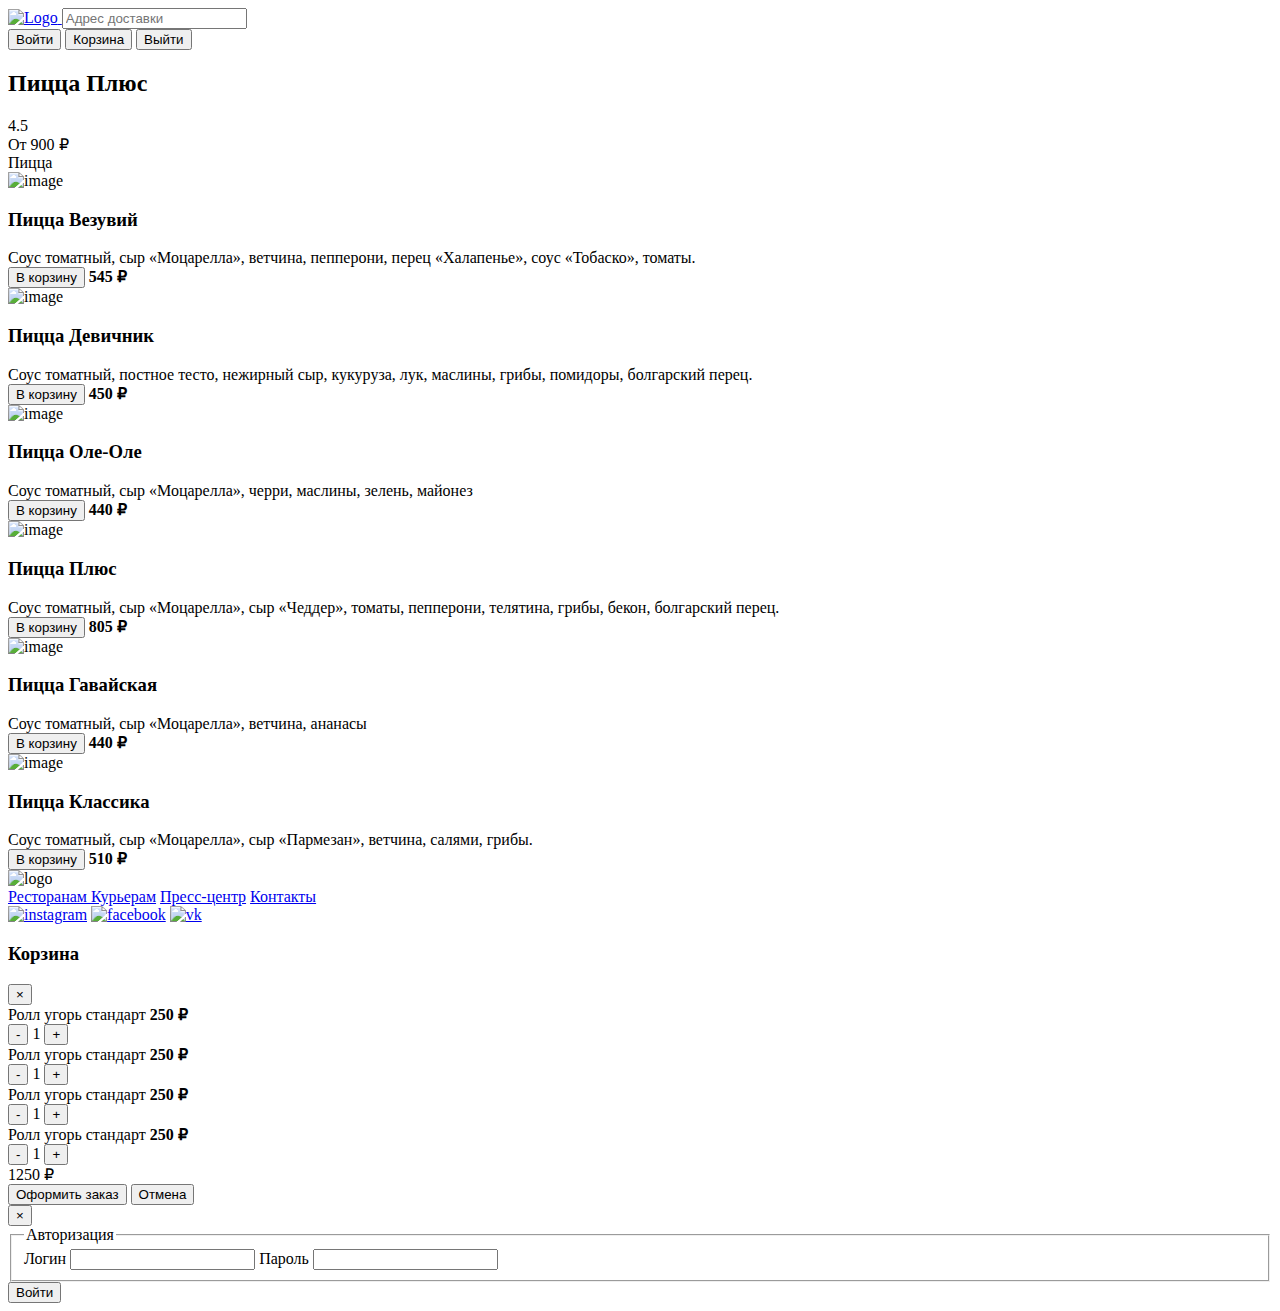
==== restaurant.html @ 8364aab5 "added firebase db" ====
<!DOCTYPE html>
<html lang="ru">

<head>
	<meta charset="UTF-8" />
	<meta name="viewport" content="width=device-width, initial-scale=1.0" />
	<title>PizzaBurger — доставка еды на дом</title>
	<link href="https://fonts.googleapis.com/css?family=Roboto:400,700&display=swap&subset=cyrillic" rel="stylesheet" />
	<link rel="stylesheet" href="./assets/css/normalize.css" />
	<link rel="stylesheet" href="./assets/css/style.css" />
	<script src="./assets/js/auth.js" defer></script>
	<script src="./assets/js/menu.js" defer></script>
</head>

<body>
	<div class="container">
		<header class="header">
			<a href="index.html" class="logo">
				<img src="assets/img/icon/logo.svg" alt="Logo" />
			</a>
			<label class="address">
				<input type="text" class="input input-address" placeholder="Адрес доставки" />
			</label>
			<div class="buttons">
				<div class="user-login">
					<span class="user-svg"></span>
					<span class="user-name"></span>
				</div>
				<button class="button button-primary button-auth">
					<span class="button-auth-svg"></span>
					<span class="button-text">Войти</span>
				</button>
				<button class="button button-cart" id="cart-button">
					<span class="button-cart-svg"></span>
					<span class="button-text">Корзина</span>
				</button>
				<button class="button button-primary button-out">
					<span class="button-text">Выйти</span>
					<span class="button-out-svg"></span>
				</button>
			</div>
		</header>
	</div>
	<!-- /.container  -->

	<main class="main">
		<div class="container">
			<section class="menu">
				<div class="section-heading">
					<h2 class="section-title restaurant-title">Пицца Плюс</h2>
					<div class="card-info">
						<div class="rating">
							4.5
						</div>
						<div class="price">От 900 ₽</div>
						<div class="category">Пицца</div>
					</div>
					<!-- /.card-info -->
				</div>
				<div class="cards cards-menu">
					<div class="card">
						<img src="assets/img/pizza-plus/pizza-vesuvius.jpg" alt="image" class="card-image" />
						<div class="card-text">
							<div class="card-heading">
								<h3 class="card-title card-title-reg">Пицца Везувий</h3>
							</div>
							<!-- /.card-heading -->
							<div class="card-info">
								<div class="ingredients">Соус томатный, сыр «Моцарелла», ветчина, пепперони, перец
									«Халапенье», соус «Тобаско», томаты.
								</div>
							</div>
							<!-- /.card-info -->
							<div class="card-buttons">
								<button class="button button-primary button-add-cart">
									<span class="button-card-text">В корзину</span>
									<span class="button-cart-svg"></span>
								</button>
								<strong class="card-price-bold">545 ₽</strong>
							</div>
						</div>
						<!-- /.card-text -->
					</div>
					<!-- /.card -->

					<div class="card">
						<img src="assets/img/pizza-plus/pizza-girls.jpg" alt="image" class="card-image" />
						<div class="card-text">
							<div class="card-heading">
								<h3 class="card-title card-title-reg">Пицца Девичник</h3>
							</div>
							<!-- /.card-heading -->
							<div class="card-info">
								<div class="ingredients">Соус томатный, постное тесто, нежирный сыр, кукуруза, лук,
									маслины,
									грибы, помидоры, болгарский перец.
								</div>
							</div>
							<!-- /.card-info -->
							<div class="card-buttons">
								<button class="button button-primary button-add-cart">
									<span class="button-card-text">В корзину</span>
									<span class="button-cart-svg"></span>
								</button>
								<strong class="card-price-bold">450 ₽</strong>
							</div>
						</div>
						<!-- /.card-text -->
					</div>
					<!-- /.card -->

					<div class="card">
						<img src="assets/img/pizza-plus/pizza-oleole.jpg" alt="image" class="card-image" />
						<div class="card-text">
							<div class="card-heading">
								<h3 class="card-title card-title-reg">Пицца Оле-Оле</h3>
							</div>
							<!-- /.card-heading -->
							<div class="card-info">
								<div class="ingredients">Соус томатный, сыр «Моцарелла», черри, маслины, зелень, майонез
								</div>
							</div>
							<!-- /.card-info -->
							<div class="card-buttons">
								<button class="button button-primary button-add-cart">
									<span class="button-card-text">В корзину</span>
									<span class="button-cart-svg"></span>
								</button>
								<strong class="card-price-bold">440 ₽</strong>
							</div>
						</div>
						<!-- /.card-text -->
					</div>
					<!-- /.card -->

					<div class="card">
						<img src="assets/img/pizza-plus/pizza-plus.jpg" alt="image" class="card-image" />
						<div class="card-text">
							<div class="card-heading">
								<h3 class="card-title card-title-reg">Пицца Плюс</h3>
							</div>
							<!-- /.card-heading -->
							<div class="card-info">
								<div class="ingredients">Соус томатный, сыр «Моцарелла», сыр «Чеддер», томаты,
									пепперони,
									телятина, грибы, бекон, болгарский перец.
								</div>
							</div>
							<!-- /.card-info -->
							<div class="card-buttons">
								<button class="button button-primary button-add-cart">
									<span class="button-card-text">В корзину</span>
									<span class="button-cart-svg"></span>
								</button>
								<strong class="card-price-bold">805 ₽</strong>
							</div>
						</div>
						<!-- /.card-text -->
					</div>
					<!-- /.card -->

					<div class="card">
						<img src="assets/img/pizza-plus/pizza-hawaiian.jpg" alt="image" class="card-image" />
						<div class="card-text">
							<div class="card-heading">
								<h3 class="card-title card-title-reg">Пицца Гавайская</h3>
							</div>
							<!-- /.card-heading -->
							<div class="card-info">
								<div class="ingredients">Соус томатный, сыр «Моцарелла», ветчина, ананасы</div>
							</div>
							<!-- /.card-info -->
							<div class="card-buttons">
								<button class="button button-primary button-add-cart">
									<span class="button-card-text">В корзину</span>
									<span class="button-cart-svg"></span>
								</button>
								<strong class="card-price-bold">440 ₽</strong>
							</div>
						</div>
						<!-- /.card-text -->
					</div>
					<!-- /.card -->

					<div class="card">
						<img src="assets/img/pizza-plus/pizza-classic.jpg" alt="image" class="card-image" />
						<div class="card-text">
							<div class="card-heading">
								<h3 class="card-title card-title-reg">Пицца Классика</h3>
							</div>
							<!-- /.card-heading -->
							<div class="card-info">
								<div class="ingredients">Соус томатный, сыр «Моцарелла», сыр «Пармезан», ветчина,
									салями,
									грибы.
								</div>
							</div>
							<!-- /.card-info -->
							<div class="card-buttons">
								<button class="button button-primary button-add-cart">
									<span class="button-card-text">В корзину</span>
									<span class="button-cart-svg"></span>
								</button>
								<strong class="card-price-bold">510 ₽</strong>
							</div>
						</div>
						<!-- /.card-text -->
					</div>
					<!-- /.card -->
				</div>
				<!-- /.cards -->
			</section>
		</div>
		<!-- /.container -->
	</main>

	<footer class="footer">
		<div class="container">
			<div class="footer-block">
				<img src="assets/img/icon/logo.svg" alt="logo" class="logo footer-logo" />
				<nav class="footer-nav">
					<a href="#" class="footer-link">Ресторанам </a>
					<a href="#" class="footer-link">Курьерам</a>
					<a href="#" class="footer-link">Пресс-центр</a>
					<a href="#" class="footer-link">Контакты</a>
				</nav>
				<div class="social-links">
					<a href="#" class="social-link"><img src="assets/img/social/instagram.svg" alt="instagram" /></a>
					<a href="#" class="social-link"><img src="assets/img/social/fb.svg" alt="facebook" /></a>
					<a href="#" class="social-link"><img src="assets/img/social/vk.svg" alt="vk" /></a>
				</div>
				<!-- /.social-links -->
			</div>
			<!-- /.footer-block -->
		</div>
	</footer>

	<div class="modal modal-cart">
		<div class="modal-dialog">
			<div class="modal-header">
				<h3 class="modal-title">Корзина</h3>
				<button class="close">&times;</button>
			</div>
			<!-- /.modal-header -->
			<div class="modal-body">
				<div class="food-row">
					<span class="food-name">Ролл угорь стандарт</span>
					<strong class="food-price">250 ₽</strong>
					<div class="food-counter">
						<button class="counter-button">-</button>
						<span class="counter">1</span>
						<button class="counter-button">+</button>
					</div>
				</div>
				<!-- /.foods-row -->
				<div class="food-row">
					<span class="food-name">Ролл угорь стандарт</span>
					<strong class="food-price">250 ₽</strong>
					<div class="food-counter">
						<button class="counter-button">-</button>
						<span class="counter">1</span>
						<button class="counter-button">+</button>
					</div>
				</div>
				<!-- /.foods-row -->
				<div class="food-row">
					<span class="food-name">Ролл угорь стандарт</span>
					<strong class="food-price">250 ₽</strong>
					<div class="food-counter">
						<button class="counter-button">-</button>
						<span class="counter">1</span>
						<button class="counter-button">+</button>
					</div>
				</div>
				<!-- /.foods-row -->
				<div class="food-row">
					<span class="food-name">Ролл угорь стандарт</span>
					<strong class="food-price">250 ₽</strong>
					<div class="food-counter">
						<button class="counter-button">-</button>
						<span class="counter">1</span>
						<button class="counter-button">+</button>
					</div>
				</div>
				<!-- /.foods-row -->
			</div>
			<!-- /.modal-body -->
			<div class="modal-footer">
				<span class="modal-pricetag">1250 ₽</span>
				<div class="footer-buttons">
					<button class="button button-primary">Оформить заказ</button>
					<button class="button clear-cart">Отмена</button>
				</div>
			</div>
			<!-- /.modal-footer -->
		</div>
		<!-- /.modal-dialog -->
	</div>

	<div class="modal-auth">
		<div class="modal-dialog modal-dialog-auth">
			<button class="close-auth">&times;</button>
			<form id="logInForm">
				<fieldset class="modal-body">
					<legend class="modal-title">Авторизация</legend>
					<label class="label-auth">
						<span>Логин</span>
						<input id="login" type="text">
					</label>
					<label class="label-auth">
						<span>Пароль</span>
						<input id="input-password" type="password" autocomplete="on">
					</label>
				</fieldset>
				<!-- /.modal-body -->
				<div class="modal-footer">
					<div class="footer-buttons">
						<button class="button button-primary button-login" type="submit">Войти</button>
					</div>
				</div>
			</form>
			<!-- /.modal-footer -->
		</div>
		<!-- /.modal-dialog -->
	</div>
</body>

</html>
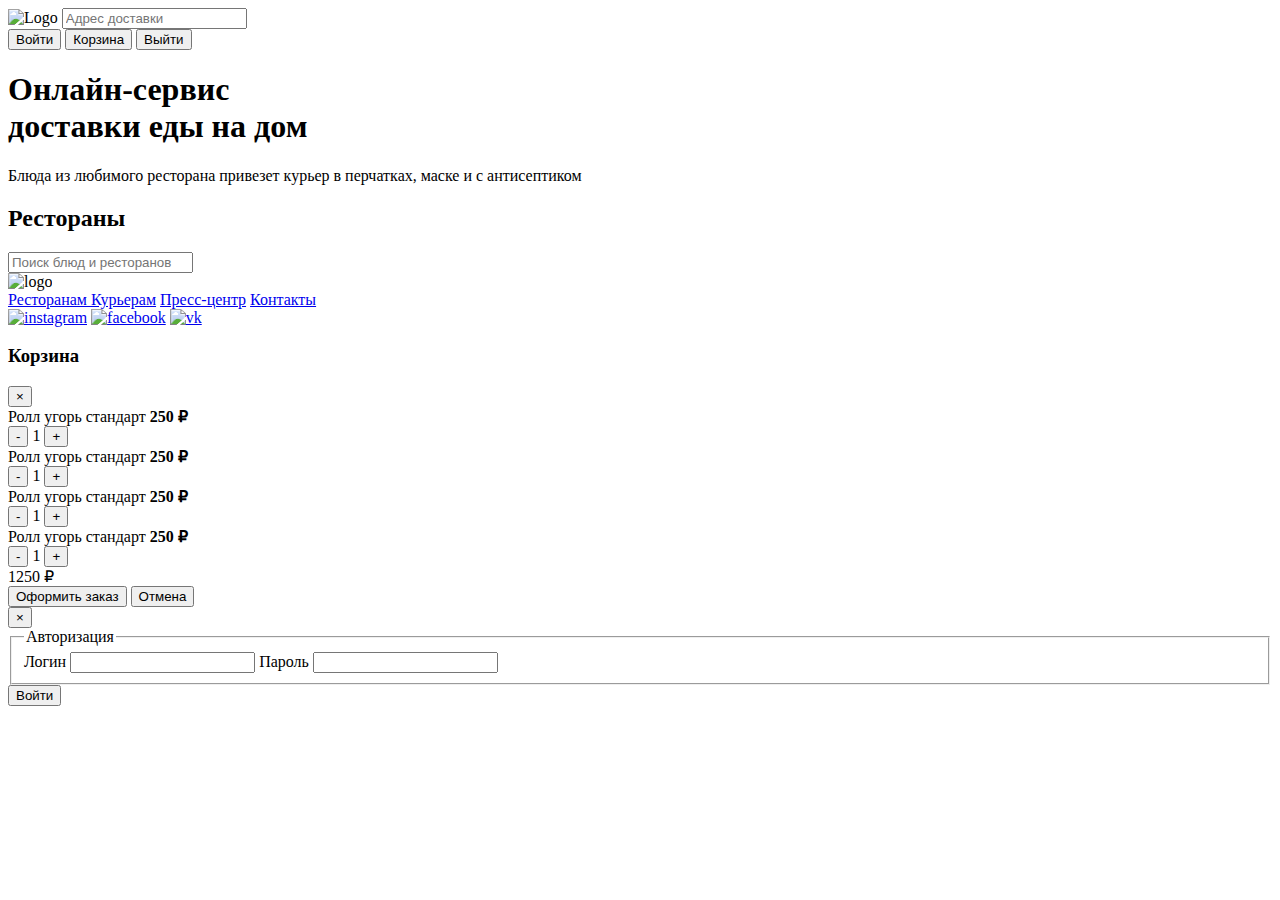
==== commit dc829b07: "dinymic render restaurants and menu" ====
--- a/restaurant.html
+++ b/restaurant.html
@@ -4,7 +4,7 @@
 <head>
 	<meta charset="UTF-8" />
 	<meta name="viewport" content="width=device-width, initial-scale=1.0" />
-	<title>PizzaBurger — доставка еды на дом</title>
+	<title>Доставка еды</title>
 	<link href="https://fonts.googleapis.com/css?family=Roboto:400,700&display=swap&subset=cyrillic" rel="stylesheet" />
 	<link rel="stylesheet" href="./assets/css/normalize.css" />
 	<link rel="stylesheet" href="./assets/css/style.css" />
@@ -47,167 +47,15 @@
 		<div class="container">
 			<section class="menu">
 				<div class="section-heading">
-					<h2 class="section-title restaurant-title">Пицца Плюс</h2>
+					<h2 class="section-title restaurant-title"></h2>
 					<div class="card-info">
-						<div class="rating">
-							4.5
-						</div>
-						<div class="price">От 900 ₽</div>
-						<div class="category">Пицца</div>
+						<div class="rating"></div>
+						<div class="price"></div>
+						<div class="category"></div>
 					</div>
 					<!-- /.card-info -->
 				</div>
-				<div class="cards cards-menu">
-					<div class="card">
-						<img src="assets/img/pizza-plus/pizza-vesuvius.jpg" alt="image" class="card-image" />
-						<div class="card-text">
-							<div class="card-heading">
-								<h3 class="card-title card-title-reg">Пицца Везувий</h3>
-							</div>
-							<!-- /.card-heading -->
-							<div class="card-info">
-								<div class="ingredients">Соус томатный, сыр «Моцарелла», ветчина, пепперони, перец
-									«Халапенье», соус «Тобаско», томаты.
-								</div>
-							</div>
-							<!-- /.card-info -->
-							<div class="card-buttons">
-								<button class="button button-primary button-add-cart">
-									<span class="button-card-text">В корзину</span>
-									<span class="button-cart-svg"></span>
-								</button>
-								<strong class="card-price-bold">545 ₽</strong>
-							</div>
-						</div>
-						<!-- /.card-text -->
-					</div>
-					<!-- /.card -->
-
-					<div class="card">
-						<img src="assets/img/pizza-plus/pizza-girls.jpg" alt="image" class="card-image" />
-						<div class="card-text">
-							<div class="card-heading">
-								<h3 class="card-title card-title-reg">Пицца Девичник</h3>
-							</div>
-							<!-- /.card-heading -->
-							<div class="card-info">
-								<div class="ingredients">Соус томатный, постное тесто, нежирный сыр, кукуруза, лук,
-									маслины,
-									грибы, помидоры, болгарский перец.
-								</div>
-							</div>
-							<!-- /.card-info -->
-							<div class="card-buttons">
-								<button class="button button-primary button-add-cart">
-									<span class="button-card-text">В корзину</span>
-									<span class="button-cart-svg"></span>
-								</button>
-								<strong class="card-price-bold">450 ₽</strong>
-							</div>
-						</div>
-						<!-- /.card-text -->
-					</div>
-					<!-- /.card -->
-
-					<div class="card">
-						<img src="assets/img/pizza-plus/pizza-oleole.jpg" alt="image" class="card-image" />
-						<div class="card-text">
-							<div class="card-heading">
-								<h3 class="card-title card-title-reg">Пицца Оле-Оле</h3>
-							</div>
-							<!-- /.card-heading -->
-							<div class="card-info">
-								<div class="ingredients">Соус томатный, сыр «Моцарелла», черри, маслины, зелень, майонез
-								</div>
-							</div>
-							<!-- /.card-info -->
-							<div class="card-buttons">
-								<button class="button button-primary button-add-cart">
-									<span class="button-card-text">В корзину</span>
-									<span class="button-cart-svg"></span>
-								</button>
-								<strong class="card-price-bold">440 ₽</strong>
-							</div>
-						</div>
-						<!-- /.card-text -->
-					</div>
-					<!-- /.card -->
-
-					<div class="card">
-						<img src="assets/img/pizza-plus/pizza-plus.jpg" alt="image" class="card-image" />
-						<div class="card-text">
-							<div class="card-heading">
-								<h3 class="card-title card-title-reg">Пицца Плюс</h3>
-							</div>
-							<!-- /.card-heading -->
-							<div class="card-info">
-								<div class="ingredients">Соус томатный, сыр «Моцарелла», сыр «Чеддер», томаты,
-									пепперони,
-									телятина, грибы, бекон, болгарский перец.
-								</div>
-							</div>
-							<!-- /.card-info -->
-							<div class="card-buttons">
-								<button class="button button-primary button-add-cart">
-									<span class="button-card-text">В корзину</span>
-									<span class="button-cart-svg"></span>
-								</button>
-								<strong class="card-price-bold">805 ₽</strong>
-							</div>
-						</div>
-						<!-- /.card-text -->
-					</div>
-					<!-- /.card -->
-
-					<div class="card">
-						<img src="assets/img/pizza-plus/pizza-hawaiian.jpg" alt="image" class="card-image" />
-						<div class="card-text">
-							<div class="card-heading">
-								<h3 class="card-title card-title-reg">Пицца Гавайская</h3>
-							</div>
-							<!-- /.card-heading -->
-							<div class="card-info">
-								<div class="ingredients">Соус томатный, сыр «Моцарелла», ветчина, ананасы</div>
-							</div>
-							<!-- /.card-info -->
-							<div class="card-buttons">
-								<button class="button button-primary button-add-cart">
-									<span class="button-card-text">В корзину</span>
-									<span class="button-cart-svg"></span>
-								</button>
-								<strong class="card-price-bold">440 ₽</strong>
-							</div>
-						</div>
-						<!-- /.card-text -->
-					</div>
-					<!-- /.card -->
-
-					<div class="card">
-						<img src="assets/img/pizza-plus/pizza-classic.jpg" alt="image" class="card-image" />
-						<div class="card-text">
-							<div class="card-heading">
-								<h3 class="card-title card-title-reg">Пицца Классика</h3>
-							</div>
-							<!-- /.card-heading -->
-							<div class="card-info">
-								<div class="ingredients">Соус томатный, сыр «Моцарелла», сыр «Пармезан», ветчина,
-									салями,
-									грибы.
-								</div>
-							</div>
-							<!-- /.card-info -->
-							<div class="card-buttons">
-								<button class="button button-primary button-add-cart">
-									<span class="button-card-text">В корзину</span>
-									<span class="button-cart-svg"></span>
-								</button>
-								<strong class="card-price-bold">510 ₽</strong>
-							</div>
-						</div>
-						<!-- /.card-text -->
-					</div>
-					<!-- /.card -->
-				</div>
+				<div class="cards cards-menu"></div>
 				<!-- /.cards -->
 			</section>
 		</div>
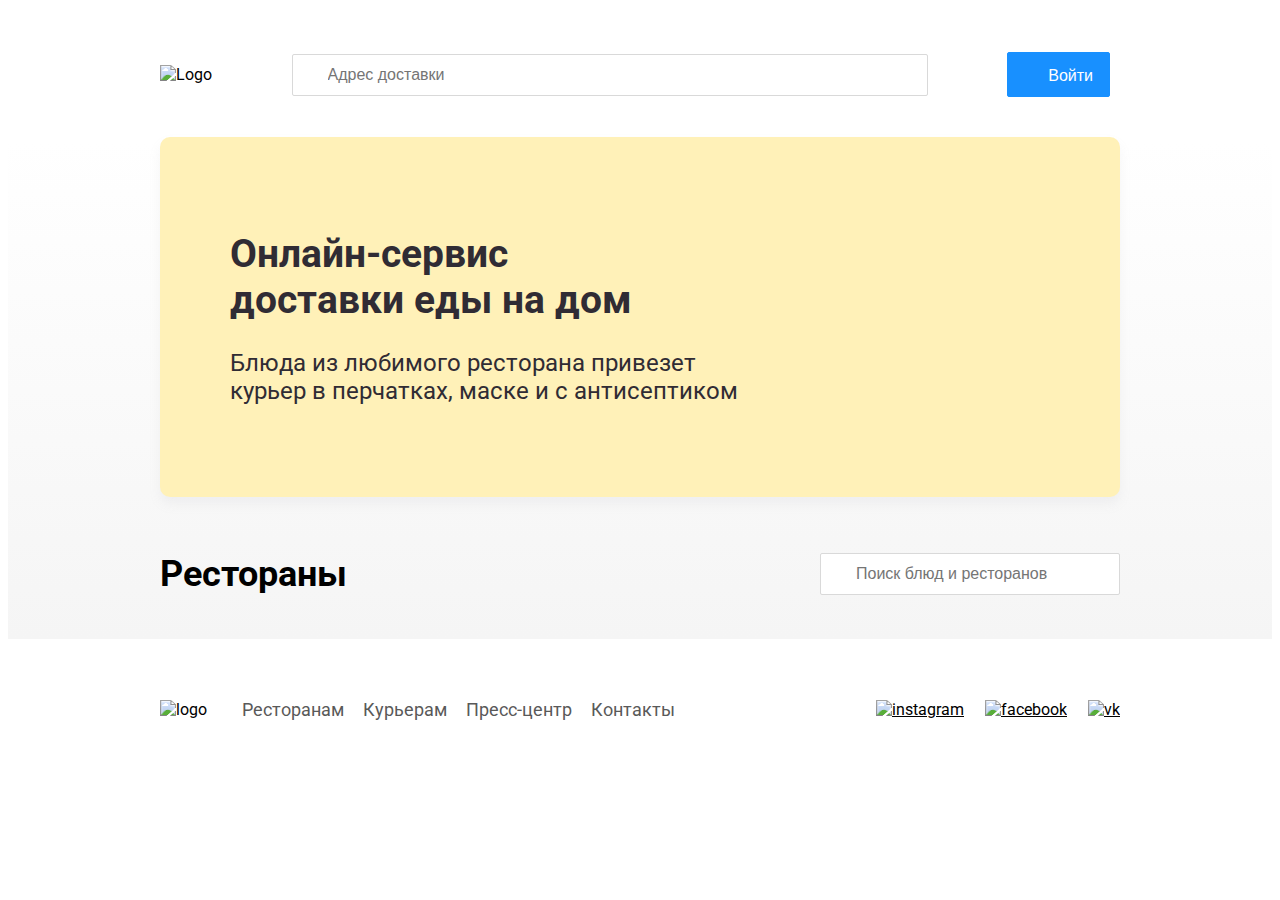
==== commit cd76a603: "created cart" ====
--- a/restaurant.html
+++ b/restaurant.html
@@ -4,11 +4,12 @@
 <head>
 	<meta charset="UTF-8" />
 	<meta name="viewport" content="width=device-width, initial-scale=1.0" />
-	<title>Доставка еды</title>
+	<title>Delivery Service Partners</title>
 	<link href="https://fonts.googleapis.com/css?family=Roboto:400,700&display=swap&subset=cyrillic" rel="stylesheet" />
 	<link rel="stylesheet" href="./assets/css/normalize.css" />
 	<link rel="stylesheet" href="./assets/css/style.css" />
 	<script src="./assets/js/auth.js" defer></script>
+	<script src="./assets/js/cart.js" defer></script>
 	<script src="./assets/js/menu.js" defer></script>
 </head>
 
@@ -48,12 +49,6 @@
 			<section class="menu">
 				<div class="section-heading">
 					<h2 class="section-title restaurant-title"></h2>
-					<div class="card-info">
-						<div class="rating"></div>
-						<div class="price"></div>
-						<div class="category"></div>
-					</div>
-					<!-- /.card-info -->
 				</div>
 				<div class="cards cards-menu"></div>
 				<!-- /.cards -->
@@ -90,51 +85,10 @@
 				<button class="close">&times;</button>
 			</div>
 			<!-- /.modal-header -->
-			<div class="modal-body">
-				<div class="food-row">
-					<span class="food-name">Ролл угорь стандарт</span>
-					<strong class="food-price">250 ₽</strong>
-					<div class="food-counter">
-						<button class="counter-button">-</button>
-						<span class="counter">1</span>
-						<button class="counter-button">+</button>
-					</div>
-				</div>
-				<!-- /.foods-row -->
-				<div class="food-row">
-					<span class="food-name">Ролл угорь стандарт</span>
-					<strong class="food-price">250 ₽</strong>
-					<div class="food-counter">
-						<button class="counter-button">-</button>
-						<span class="counter">1</span>
-						<button class="counter-button">+</button>
-					</div>
-				</div>
-				<!-- /.foods-row -->
-				<div class="food-row">
-					<span class="food-name">Ролл угорь стандарт</span>
-					<strong class="food-price">250 ₽</strong>
-					<div class="food-counter">
-						<button class="counter-button">-</button>
-						<span class="counter">1</span>
-						<button class="counter-button">+</button>
-					</div>
-				</div>
-				<!-- /.foods-row -->
-				<div class="food-row">
-					<span class="food-name">Ролл угорь стандарт</span>
-					<strong class="food-price">250 ₽</strong>
-					<div class="food-counter">
-						<button class="counter-button">-</button>
-						<span class="counter">1</span>
-						<button class="counter-button">+</button>
-					</div>
-				</div>
-				<!-- /.foods-row -->
-			</div>
+			<div class="modal-body"></div>
 			<!-- /.modal-body -->
 			<div class="modal-footer">
-				<span class="modal-pricetag">1250 ₽</span>
+				<span class="modal-pricetag"></span>
 				<div class="footer-buttons">
 					<button class="button button-primary">Оформить заказ</button>
 					<button class="button clear-cart">Отмена</button>
--- a/assets/css/style.css
+++ b/assets/css/style.css
@@ -0,0 +1,849 @@
+* {
+    box-sizing: border-box;
+}
+
+body {
+    font-family: "Roboto", sans-serif;
+    padding-top: 44px;
+}
+
+a,
+button {
+    cursor: pointer;
+    color: inherit;
+}
+
+.hide {
+    display: none;
+}
+
+.container {
+    max-width: 1200px;
+    margin: auto;
+}
+
+.header {
+    display: flex;
+    align-items: center;
+    justify-content: space-between;
+    margin-bottom: 40px;
+}
+
+.input {
+    background-color: #ffffff;
+    border: 1px solid #d9d9d9;
+    border-radius: 2px;
+    font-size: 16px;
+    line-height: 24px;
+    padding: 8px 8px 8px 35px;
+    background-repeat: no-repeat;
+    background-position: left 11px center;
+}
+
+.address {
+    flex: 0.8;
+}
+.input-address {
+    width: 100%;
+    background-image: url(../img/icon/home.svg);
+}
+
+.search {
+    margin-left: auto;
+}
+.input-search {
+    width: 300px;
+    background-image: url(../img/icon/search.svg);
+}
+
+.buttons {
+    display: flex;
+    align-items: center;
+}
+
+.button {
+    display: flex;
+    align-items: center;
+    padding: 8px 16px;
+    background: #ffffff;
+    border: 1px solid #d9d9d9;
+    box-sizing: border-box;
+    box-shadow: 0 0 2px rgba(0, 0, 0, 0.0015);
+    border-radius: 2px;
+    color: #595959;
+    font-size: 16px;
+    line-height: 24px;
+}
+
+.button:hover {
+    background: #1890ff;
+    border: 1px solid #1890ff;
+    color: #fff;
+}
+
+
+.button-primary {
+    background: #1890ff;
+    border: 1px solid #1890ff;
+    color: #fff;
+    margin-right: 10px;
+}
+
+.button-primary:hover {
+    background: #ffffff;
+    border: 1px solid #d9d9d9;
+    color: #595959;
+}
+
+.button-icon {
+    margin-right: 6px;
+}
+
+.button-card-text {
+    margin-right: 10px;
+}
+
+.button-auth {
+    background-position: 20px 13px;
+}
+.button-auth .button-text {
+    margin-top: 3px;
+}
+
+.button-primary .button-auth-svg {
+    width: 24px;
+    height: 24px;
+    background-color: #fff;
+    -webkit-mask: url("../img/icon/user.svg") no-repeat 50% 50%;
+    mask: url("../img/icon/user.svg") no-repeat 50% 50%;
+    background-repeat: no-repeat;
+}
+
+.button-primary:hover .button-auth-svg {
+    background-color: #595959;
+}
+
+.button .button-cart-svg {
+    width: 24px;
+    height: 24px;
+    background-color: #595959;
+    -webkit-mask: url("../img/icon/shopping-cart.svg") no-repeat 50% 50%;
+    mask: url("../img/icon/shopping-cart.svg") no-repeat 50% 50%;
+    background-repeat: no-repeat;
+}
+
+.button-primary .button-cart-svg {
+    background-color: #fff;
+}
+
+.button:hover .button-cart-svg {
+    background-color: #fff;
+}
+
+.button-primary:hover .button-cart-svg {
+    background-color: #595959;
+}
+
+.button-cart {
+    display: none;
+    margin: 0 5px;
+}
+
+.button-out {
+    display: none;
+    margin: 0 5px;
+}
+
+.user-login {
+    display: none;
+    margin-right: 20px;
+}
+
+.user-login .user-svg {
+    width: 24px;
+    height: 24px;
+    background-color: #000000;
+    -webkit-mask: url("../img/icon/user.svg") no-repeat 50% 50%;
+    mask: url("../img/icon/user.svg") no-repeat 50% 50%;
+    background-repeat: no-repeat;
+}
+.user-name {
+    font-weight: bold;
+    font-size: 18px;
+    margin-top: 3px;
+}
+
+.promo-slider {
+    width: 600px;
+    height: 300px;
+}
+
+.promo {
+    box-shadow: 0 7px 12px rgba(158, 158, 163, 0.1);
+    border-radius: 10px;
+    padding: 68px 70px;
+    margin-bottom: 56px;
+}
+
+.pizza {
+    background: #fff1b8 url(../img/promo/pizza.png) no-repeat top -100px right -250px / 830px
+}
+
+.kebab {
+    background: #D6E4FF url(../img/promo/kebab.png) no-repeat top 45px right 40px / 450px;
+}
+
+.vegetables {
+    background: #FFF566 url(../img/promo/vegetables.png) no-repeat top 0 right 0 / 825px
+}
+
+.sushi {
+    background: #FFF1F0 url(../img/promo/sushi.png) no-repeat top 10px right 15px / 500px
+}
+
+.promo-title {
+    font-style: normal;
+    font-weight: bold;
+    font-size: 39px;
+    line-height: 46px;
+    color: #302c34;
+}
+
+.promo-text {
+    font-style: normal;
+    font-weight: normal;
+    font-size: 24px;
+    line-height: 28px;
+    color: #302c34;
+    max-width: 538px;
+}
+
+.main {
+    background: linear-gradient(180deg, rgba(245, 245, 245, 0) 1.04%, #f5f5f5 100%);
+}
+
+.section-heading {
+    display: flex;
+    align-items: center;
+    margin-bottom: 44px;
+}
+
+.section-title {
+    font-style: normal;
+    font-weight: bold;
+    font-size: 36px;
+    line-height: 42px;
+    margin: 0 30px 0 0;
+    color: #000000;
+}
+
+.cards {
+    display: flex;
+    align-items: flex-start;
+    justify-content: space-between;
+    flex-wrap: wrap;
+}
+
+.card {
+    background: #ffffff;
+    box-shadow: 0 4px 12px rgba(0, 0, 0, 0.05);
+    border-radius: 7px;
+    overflow: hidden;
+    margin-bottom: 30px;
+    flex-basis: 31%;
+    text-decoration: none;
+
+}
+
+.card-restaurant {
+    cursor: pointer
+}
+
+.card-image {
+    width: 100%;
+    height: 250px;
+    object-fit: cover;
+}
+
+
+.card-text {
+    padding: 20px 23px 35px;
+    min-height: 275px;
+    display: flex;
+    flex-direction: column;
+}
+
+
+
+.restaurants .card-text {
+    min-height: auto;
+}
+
+.card-heading {
+    display: flex;
+    align-items: center;
+    justify-content: space-between;
+    margin-bottom: 10px;
+}
+
+.card-title {
+    margin: 0;
+    font-style: normal;
+    font-weight: bold;
+    font-size: 22px;
+    line-height: 32px;
+}
+
+.card-title-reg {
+    font-weight: 400;
+}
+
+.card-tag {
+    font-style: normal;
+    font-weight: normal;
+    font-size: 12px;
+    line-height: 20px;
+    color: #ffffff;
+    background: #262626;
+    border-radius: 2px;
+    padding: 1px 8px;
+}
+
+.card-info {
+    display: flex;
+    align-items: center;
+    flex-wrap: wrap;
+}
+
+.card-buttons {
+    display: flex;
+    margin-top: 24px;
+    flex-grow: 1;
+    align-items: flex-end;
+}
+
+.card-price-bold {
+    font-weight: bold;
+    font-size: 20px;
+    line-height: 32px;
+    margin-left: 30px;
+}
+
+.rating {
+    background-image: url("../img/icon/rating.svg");
+    background-repeat: no-repeat;
+    background-position: 0 7px;
+    padding-left: 20px;
+    margin-right: 26px;
+    color: #ffc107;
+    font-weight: bold;
+    font-size: 18px;
+    line-height: 32px;
+}
+
+.price,
+.category {
+    color: #8c8c8c;
+    font-size: 18px;
+    line-height: 32px;
+}
+
+.price {
+    margin-right: 10px;
+}
+
+.ingredients {
+    color: #8c8c8c;
+    font-size: 18px;
+    line-height: 21px;
+}
+
+.category {
+    text-overflow: ellipsis;
+    overflow: hidden;
+    white-space: nowrap;
+    max-width: 150px;
+}
+
+.price:after {
+    content: "";
+    width: 5px;
+    height: 5px;
+    background-color: #8c8c8c;
+    display: inline-block;
+    vertical-align: middle;
+    border-radius: 50%;
+    margin-left: 10px;
+}
+
+.footer {
+    padding: 60px 0;
+}
+
+.footer-block {
+    display: flex;
+    align-items: center;
+    justify-content: space-between;
+}
+
+.footer-nav {
+    margin-left: 35px;
+    margin-right: auto;
+}
+
+.footer-link {
+    display: inline-block;
+    color: #595959;
+    font-style: normal;
+    font-weight: normal;
+    font-size: 18px;
+    line-height: 21px;
+    text-decoration: none;
+}
+
+.footer-link:not(:last-child) {
+    margin-right: 15px;
+}
+
+.social-links {
+    display: flex;
+    align-items: center;
+}
+
+.social-link:not(:last-child) {
+    margin-right: 21px;
+}
+
+.modal {
+    position: fixed;
+    left: 0;
+    top: 0;
+    width: 100%;
+    height: 100%;
+    background: rgba(0, 0, 0, 0.4);
+    display: none;
+    z-index: 999;
+}
+
+.modal-auth {
+    position: fixed;
+    left: 0;
+    top: 0;
+    width: 100%;
+    height: 100%;
+    background: rgba(0, 0, 0, 0.4);
+    display: none;
+    z-index: 999;
+}
+
+.is-open {
+    display: flex;
+}
+
+.modal-dialog {
+    max-width: 780px;
+    width: 95%;
+    background: #ffffff;
+    border-radius: 5px;
+    margin: auto;
+    padding: 40px 45px;
+}
+
+.modal-dialog-auth {
+    width: auto;
+    position: relative;
+}
+
+.label-auth {
+    display: block;
+    margin: 30px;
+}
+
+.label-auth span {
+    width: 80px;
+    display: inline-block;
+}
+
+.modal-header {
+    display: flex;
+    align-items: center;
+    justify-content: space-between;
+    margin-bottom: 45px;
+}
+
+.modal-title {
+    margin: 0;
+    font-weight: bold;
+    font-size: 36px;
+    line-height: 42px;
+}
+
+.close {
+    font-size: 36px;
+    border: none;
+    background-color: transparent;
+}
+
+.close-auth {
+    font-size: 36px;
+    border: none;
+    background-color: transparent;
+    position: absolute;
+    top: 10px;
+    right: 20px;
+}
+
+.modal-body {
+    margin-bottom: 22px;
+}
+
+.food-row {
+    display: flex;
+    align-items: flex-start;
+    justify-content: space-between;
+    padding-bottom: 8px;
+    border-bottom: 1px solid #d9d9d9;
+    margin-bottom: 15px;
+}
+
+.food-name {
+    font-weight: normal;
+    font-size: 18px;
+    line-height: 32px;
+}
+
+.food-price {
+    margin-left: auto;
+    margin-right: 47px;
+    font-weight: bold;
+    font-size: 20px;
+    line-height: 32px;
+}
+
+.food-counter {
+    display: flex;
+    align-items: center;
+}
+
+.counter-button {
+    display: flex;
+    align-items: center;
+    justify-content: center;
+    width: 39px;
+    height: 32px;
+    background: #ffffff;
+    border: 1px solid #40a9ff;
+    box-sizing: border-box;
+    border-radius: 2px;
+    font-weight: normal;
+    font-size: 14px;
+    line-height: 22px;
+    color: #40a9ff;
+}
+
+.counter-button:hover {
+    background: #40a9ff;
+    border: 1px solid #ffffff;
+    color: #ffffff;
+}
+
+.counter {
+    font-size: 16px;
+    line-height: 24px;
+    margin-left: 10px;
+    margin-right: 10px;
+}
+
+.modal-footer {
+    display: flex;
+    align-items: center;
+    justify-content: space-between;
+}
+
+.modal-auth .modal-footer {
+    justify-content: flex-end;
+}
+
+.footer-buttons {
+    display: flex;
+    align-items: center;
+}
+
+.modal-pricetag {
+    background: #262626;
+    border-radius: 5px;
+    color: #ffffff;
+    padding: 15px 20px;
+    font-size: 20px;
+    line-height: 23px;
+}
+
+@media (max-width: 1366px) {
+    .container {
+        max-width: 960px;
+    }
+
+    .pizza {
+        background-position: center right -300px;
+        background-size: 750px;
+    }
+
+
+    .kebab {
+        background-position: top -5px right -93px;
+        background-size: 530px;
+    }
+
+    .vegetables {
+        background-position: top 0 right -93px;
+        background-size: 820px;
+    }
+
+    .sushi {
+        background-position: center right -90px;
+    }
+
+    .rating {
+        margin-right: 15px;
+    }
+
+    .category,
+    .price {
+        font-size: 14px;
+    }
+}
+
+@media (max-width: 992px) {
+    .container {
+        max-width: 750px;
+    }
+
+
+
+    .pizza {
+        padding: 50px;
+        background-size: 500px;
+        background-position: center right -200px;
+    }
+
+
+    .kebab {
+        background-position: top 55px right -100px;
+        background-size: 385px;
+    }
+
+    .vegetables {
+        background-position: top 0 right -280px;
+        background-size: 810px;
+    }
+
+    .sushi {
+        background-position: top 30px right -175px;
+    }
+
+
+
+    .promo-text {
+        font-size: 18px;
+        max-width: 400px;
+    }
+
+    .card {
+        flex-basis: 49%;
+    }
+
+    .footer-link {
+        font-size: 16px;
+    }
+}
+
+@media (max-width: 768px) {
+    .container {
+        max-width: 560px;
+    }
+
+    .card-info {
+        flex-wrap: wrap;
+    }
+
+    .card .rating {
+        flex-basis: 100%;
+    }
+
+    .card-title {
+        font-size: 18px;
+    }
+
+    .card-text {
+        min-height: 290px;
+    }
+
+    .card-price-bold {
+        margin-left: 20px;
+    }
+
+
+    .pizza {
+        background-size: 400px;
+        background-position: bottom 50px right -200px;
+    }
+
+
+    .kebab {
+        background-position: top -5px right -74px;
+        background-size: 300px;
+    }
+
+    .vegetables {
+        background-position: top 0 right -240px;
+        background-size: 702px;
+    }
+
+    .sushi {
+        background-position: top -24px right -75px;
+        background-size: 302px;
+    }
+
+    .promo-title {
+        font-size: 24px;
+        line-height: 1.4;
+    }
+
+    .promo-text {
+        margin-top: 0;
+    }
+}
+
+@media (max-width: 578px) {
+    .container {
+        width: 90%;
+    }
+
+    .address {
+        min-width: 100%;
+        order: 1;
+    }
+
+    .header {
+        flex-wrap: wrap;
+    }
+
+    .input-address {
+        margin-top: 15px;
+        order: 5;
+        flex: 1;
+    }
+
+    .promo {
+        background-image: none;
+    }
+
+    .promo-title {
+        margin-bottom: 10px;
+    }
+
+    .section-title {
+        font-size: 20px;
+    }
+
+    .card {
+        flex-basis: 100%;
+    }
+
+    .card-text {
+        min-height: auto;
+    }
+
+    .card-image {
+        width: 100%;
+    }
+
+    .footer {
+        padding: 30px 0;
+    }
+
+    .footer-block {
+        align-items: flex-start;
+    }
+
+    .footer-nav {
+        margin-left: 0;
+        margin-right: 0;
+        order: 0;
+        display: flex;
+        flex-direction: column;
+    }
+
+    .footer-logo {
+        margin-right: 15px;
+        order: 1;
+    }
+
+    .social-links {
+        order: 2;
+    }
+}
+
+@media (max-width: 480px) {
+    .button-text {
+        display: none;
+    }
+
+    .button-icon {
+        margin: 0;
+    }
+
+    .user-login {
+        margin: 10px;
+    }
+
+    .buttons {
+        flex-wrap: wrap;
+        margin-left: auto;
+    }
+
+    .button {
+        min-height: 40px;
+        padding: 5px 12px;
+
+    }
+
+    .button-out-svg {
+        width: 24px;
+        height: 24px;
+        background-color: #fff;
+        -webkit-mask: url(../img/icon/logout.svg) no-repeat 50% 50%;
+        mask: url(../img/icon/logout.svg) no-repeat 50% 50%;
+        background-repeat: no-repeat;
+        -webkit-mask-size: 20px;
+        mask-size: 20px;
+    }
+
+    .promo {
+        padding: 20px;
+    }
+
+    .section-heading {
+        flex-wrap: wrap;
+    }
+
+    .footer-block {
+        flex-wrap: wrap;
+        flex-direction: column;
+        align-items: center;
+    }
+
+    .footer-logo {
+        order: 0;
+        margin-bottom: 20px;
+    }
+
+    .footer-nav {
+        margin-bottom: 20px;
+        text-align: center;
+    }
+
+    .footer-link:not(:last-child) {
+        margin-right: 0;
+    }
+}